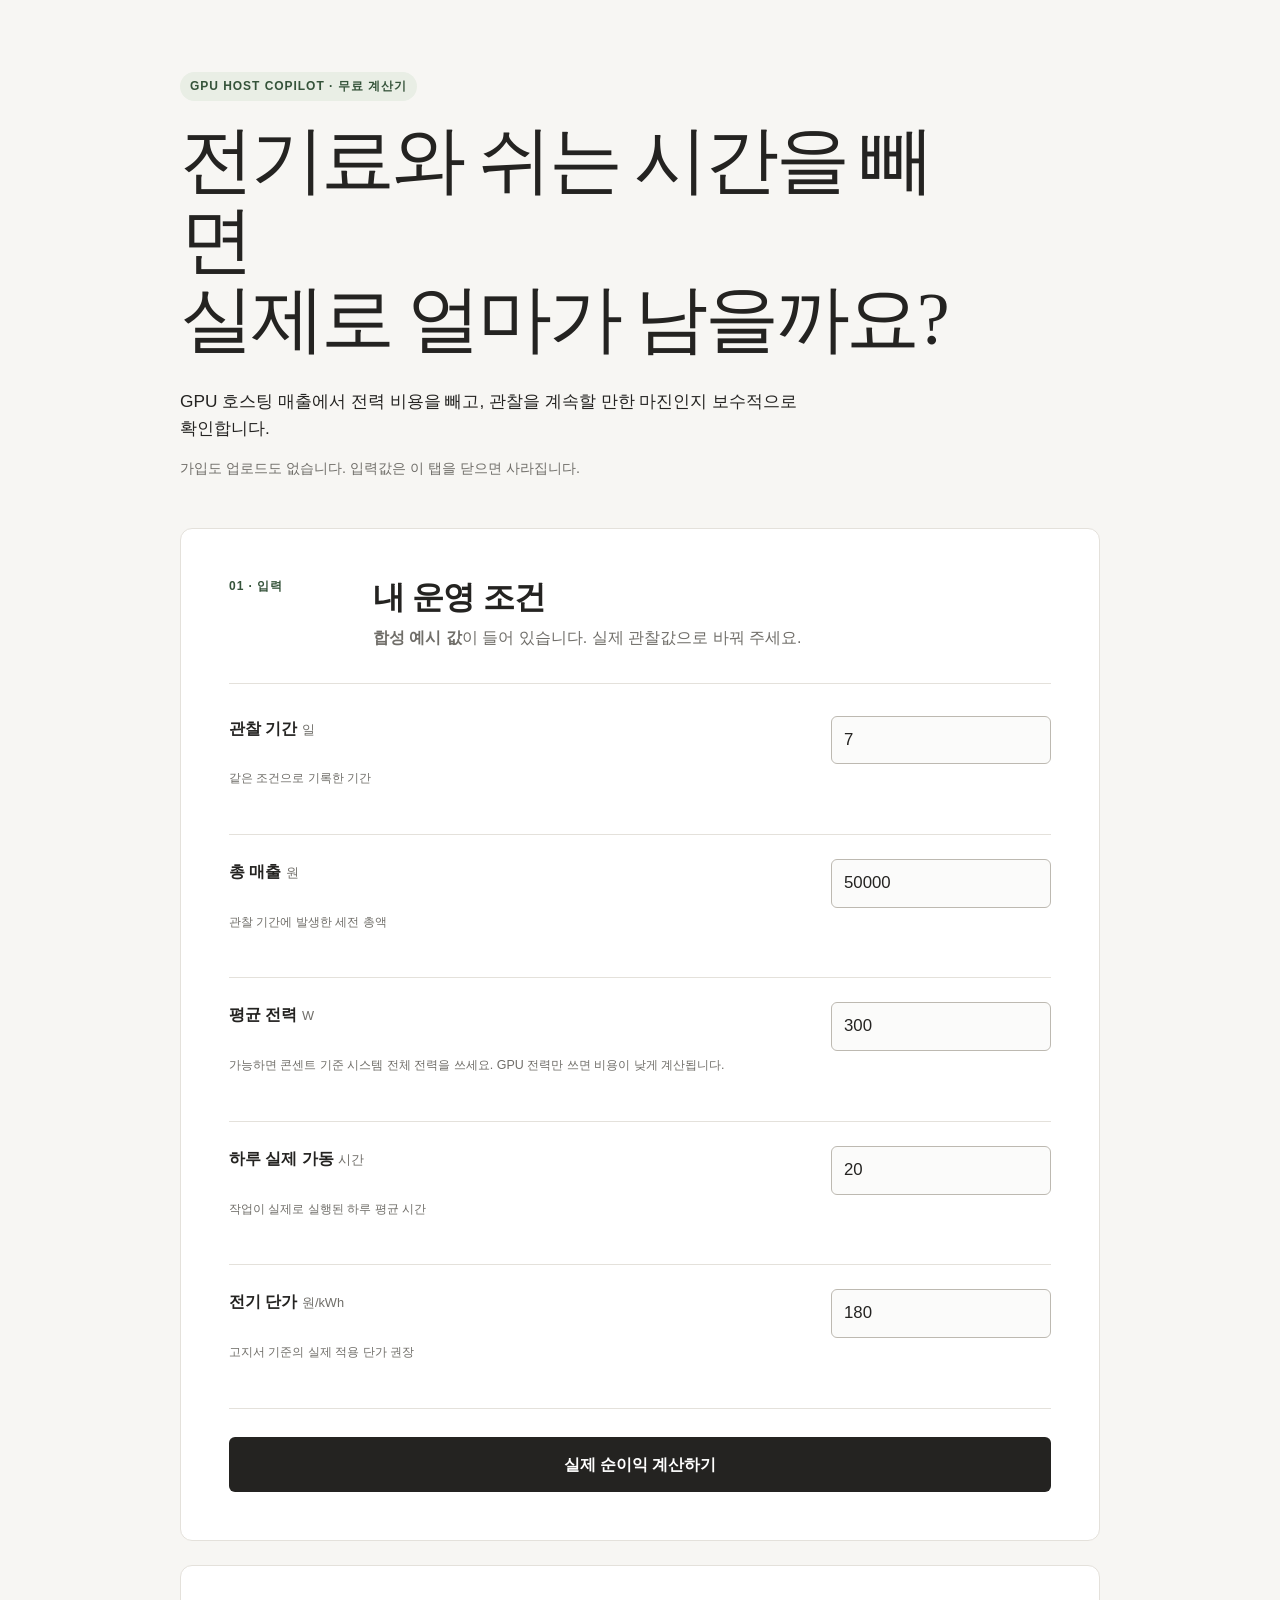
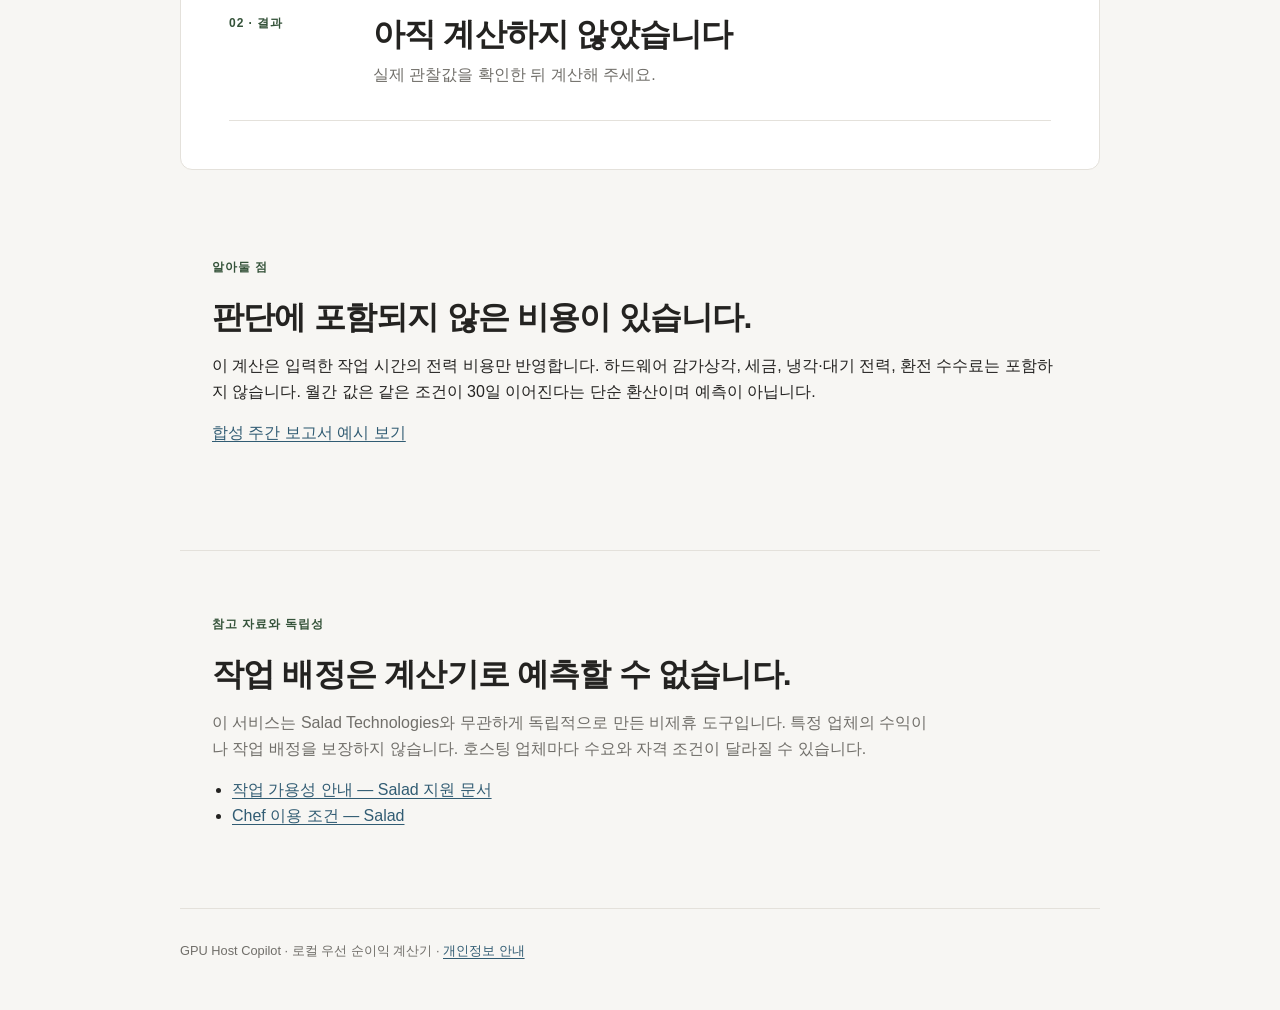
==== index.html @ 866bc509 "feat: launch GPU Host Copilot public beta" ====
<!doctype html>
<html lang="ko">
<head>
  <meta charset="utf-8">
  <meta name="viewport" content="width=device-width, initial-scale=1">
  <meta name="description" content="전기료와 가동 시간을 반영해 GPU 호스팅 순이익을 계산하는 로컬 계산기">
  <title>GPU Host Copilot 무료 계산기</title>
  <link rel="icon" href="./favicon.svg" type="image/svg+xml">
  <link rel="stylesheet" href="./styles.css">
  <script type="module" src="./app.mjs"></script>
</head>
<body>
  <header class="hero">
    <p class="badge">GPU Host Copilot · 무료 계산기</p>
    <h1>전기료와 쉬는 시간을 빼면<br>실제로 얼마가 남을까요?</h1>
    <p class="intro">GPU 호스팅 매출에서 전력 비용을 빼고, 관찰을 계속할 만한 마진인지 보수적으로 확인합니다.</p>
    <p class="trust">가입도 업로드도 없습니다. 입력값은 이 탭을 닫으면 사라집니다.</p>
  </header>

  <main>
    <section class="sheet input-sheet" aria-labelledby="input-title">
      <div class="sheet-heading">
        <p class="eyebrow">01 · 입력</p>
        <div>
          <h2 id="input-title">내 운영 조건</h2>
          <p><strong>합성 예시 값</strong>이 들어 있습니다. 실제 관찰값으로 바꿔 주세요.</p>
        </div>
      </div>

      <form id="calculator" novalidate>
        <div class="field">
          <label for="observationDays">관찰 기간 <span>일</span></label>
          <input id="observationDays" name="observationDays" type="number" min="0" step="1" value="7" inputmode="decimal" aria-describedby="observationDays-help observationDays-error" required>
          <p class="help" id="observationDays-help">같은 조건으로 기록한 기간</p>
          <p class="error" id="observationDays-error"></p>
        </div>
        <div class="field">
          <label for="grossRevenue">총 매출 <span>원</span></label>
          <input id="grossRevenue" name="grossRevenue" type="number" min="0" step="1" value="50000" inputmode="decimal" aria-describedby="grossRevenue-help grossRevenue-error" required>
          <p class="help" id="grossRevenue-help">관찰 기간에 발생한 세전 총액</p>
          <p class="error" id="grossRevenue-error"></p>
        </div>
        <div class="field">
          <label for="averagePowerW">평균 전력 <span>W</span></label>
          <input id="averagePowerW" name="averagePowerW" type="number" min="0" step="1" value="300" inputmode="decimal" aria-describedby="averagePowerW-help averagePowerW-error" required>
          <p class="help" id="averagePowerW-help">가능하면 콘센트 기준 시스템 전체 전력을 쓰세요. GPU 전력만 쓰면 비용이 낮게 계산됩니다.</p>
          <p class="error" id="averagePowerW-error"></p>
        </div>
        <div class="field">
          <label for="workloadHoursPerDay">하루 실제 가동 <span>시간</span></label>
          <input id="workloadHoursPerDay" name="workloadHoursPerDay" type="number" min="0" max="24" step="0.1" value="20" inputmode="decimal" aria-describedby="workloadHoursPerDay-help workloadHoursPerDay-error" required>
          <p class="help" id="workloadHoursPerDay-help">작업이 실제로 실행된 하루 평균 시간</p>
          <p class="error" id="workloadHoursPerDay-error"></p>
        </div>
        <div class="field">
          <label for="electricityPricePerKwh">전기 단가 <span>원/kWh</span></label>
          <input id="electricityPricePerKwh" name="electricityPricePerKwh" type="number" min="0" step="0.1" value="180" inputmode="decimal" aria-describedby="electricityPricePerKwh-help electricityPricePerKwh-error" required>
          <p class="help" id="electricityPricePerKwh-help">고지서 기준의 실제 적용 단가 권장</p>
          <p class="error" id="electricityPricePerKwh-error"></p>
        </div>
        <button type="submit">실제 순이익 계산하기</button>
      </form>
    </section>

    <section class="sheet result-sheet" id="results" role="status" aria-live="polite" aria-atomic="true" aria-labelledby="result-title">
      <div class="sheet-heading">
        <p class="eyebrow">02 · 결과</p>
        <div>
          <h2 id="result-title">아직 계산하지 않았습니다</h2>
          <p id="decision-note">실제 관찰값을 확인한 뒤 계산해 주세요.</p>
        </div>
      </div>
      <dl class="result-list" hidden>
        <div class="primary-result"><dt>순이익</dt><dd id="netProfit">—</dd></div>
        <div><dt>전기료</dt><dd id="energyCost">—</dd></div>
        <div><dt>전력 사용량</dt><dd id="energyKwh">—</dd></div>
        <div><dt>순마진</dt><dd id="marginPct">—</dd></div>
        <div><dt>월간 순이익 환산</dt><dd id="monthlyNetProfit">—</dd></div>
        <div><dt>손익분기 총매출</dt><dd id="breakEvenGross">—</dd></div>
      </dl>
    </section>

    <section class="limits" aria-labelledby="limits-title">
      <p class="eyebrow">알아둘 점</p>
      <h2 id="limits-title">판단에 포함되지 않은 비용이 있습니다.</h2>
      <p>이 계산은 입력한 작업 시간의 전력 비용만 반영합니다. 하드웨어 감가상각, 세금, 냉각·대기 전력, 환전 수수료는 포함하지 않습니다. 월간 값은 같은 조건이 30일 이어진다는 단순 환산이며 예측이 아닙니다.</p>
      <p><a href="./sample-report.html">합성 주간 보고서 예시 보기</a></p>
    </section>

    <section class="references" id="references" aria-labelledby="references-title">
      <p class="eyebrow">참고 자료와 독립성</p>
      <h2 id="references-title">작업 배정은 계산기로 예측할 수 없습니다.</h2>
      <p>이 서비스는 Salad Technologies와 무관하게 독립적으로 만든 비제휴 도구입니다. 특정 업체의 수익이나 작업 배정을 보장하지 않습니다. 호스팅 업체마다 수요와 자격 조건이 달라질 수 있습니다.</p>
      <ul>
        <li><a href="https://support.salad.com/faq/jobs/why-am-i-not-receiving-any-jobs/" rel="noreferrer">작업 가용성 안내 — Salad 지원 문서</a></li>
        <li><a href="https://salad.com/terms/chefs" rel="noreferrer">Chef 이용 조건 — Salad</a></li>
      </ul>
    </section>
  </main>

  <footer>GPU Host Copilot · 로컬 우선 순이익 계산기 · <a href="./privacy.html">개인정보 안내</a></footer>
</body>
</html>
---- styles.css ----
:root {
  color-scheme: light;
  --canvas: #f7f6f3;
  --surface: #ffffff;
  --ink: #242321;
  --muted: #706e69;
  --line: #e4e1db;
  --accent: #e9eee5;
  --accent-ink: #35533a;
  --warning: #fbf3db;
  --warning-ink: #7a5700;
  --danger: #fdebec;
  --danger-ink: #8d302e;
}

* { box-sizing: border-box; }

body {
  margin: 0;
  background: var(--canvas);
  color: var(--ink);
  font-family: "Apple SD Gothic Neo", "Noto Sans KR", "Helvetica Neue", Arial, sans-serif;
  line-height: 1.6;
}

.hero,
main,
footer {
  width: min(100% - 32px, 920px);
  margin-inline: auto;
}

.hero { padding: 72px 0 48px; }

.badge,
.eyebrow {
  margin: 0 0 20px;
  color: var(--accent-ink);
  font-size: .75rem;
  font-weight: 700;
  letter-spacing: .08em;
  text-transform: uppercase;
}

.badge {
  display: inline-block;
  padding: 5px 10px;
  border-radius: 999px;
  background: var(--accent);
}

h1,
h2,
p { overflow-wrap: break-word; }

h1 {
  max-width: 780px;
  margin: 0;
  font-family: Georgia, "Times New Roman", "Apple SD Gothic Neo", serif;
  font-size: clamp(2.35rem, 8vw, 4.6rem);
  font-weight: 500;
  letter-spacing: -.045em;
  line-height: 1.08;
}

.intro {
  max-width: 620px;
  margin: 28px 0 0;
  font-size: 1.08rem;
}

.trust {
  margin: 14px 0 0;
  color: var(--muted);
  font-size: .9rem;
}

main { display: grid; gap: 24px; }

.sheet {
  border: 1px solid var(--line);
  border-radius: 12px;
  background: var(--surface);
  padding: clamp(24px, 5vw, 48px);
}

.sheet-heading {
  display: grid;
  grid-template-columns: 120px 1fr;
  gap: 24px;
  padding-bottom: 32px;
  border-bottom: 1px solid var(--line);
}

.sheet-heading h2,
.limits h2,
.references h2 {
  margin: 0;
  font-size: clamp(1.45rem, 4vw, 2rem);
  letter-spacing: -.025em;
  line-height: 1.25;
}

.sheet-heading p:not(.eyebrow) { margin: 8px 0 0; color: var(--muted); }

form { margin-top: 8px; }

.field {
  display: grid;
  grid-template-columns: minmax(150px, 1fr) minmax(140px, 220px);
  column-gap: 24px;
  padding: 24px 0;
  border-bottom: 1px solid var(--line);
}

label { font-weight: 700; }
label span { color: var(--muted); font-size: .8rem; font-weight: 500; }

input {
  width: 100%;
  border: 1px solid #bdb9b1;
  border-radius: 6px;
  background: #fbfbfa;
  color: var(--ink);
  font: inherit;
  font-size: 1.05rem;
  padding: 10px 12px;
}

input:focus-visible,
button:focus-visible,
a:focus-visible {
  outline: 3px solid #92a993;
  outline-offset: 3px;
}

input[aria-invalid="true"] { border-color: var(--danger-ink); }

.help,
.error {
  grid-column: 1 / -1;
  margin: 5px 0 0;
  color: var(--muted);
  font-size: .78rem;
}

.error { color: var(--danger-ink); min-height: 1.25em; }

button {
  width: 100%;
  margin-top: 28px;
  border: 0;
  border-radius: 6px;
  background: #242321;
  color: #fff;
  cursor: pointer;
  font: inherit;
  font-weight: 700;
  padding: 15px 20px;
}

button:hover { background: #3a3936; }
button:active { transform: scale(.99); }

.result-list { margin: 0; }
.result-list > div {
  display: flex;
  align-items: baseline;
  justify-content: space-between;
  gap: 20px;
  padding: 18px 0;
  border-bottom: 1px solid var(--line);
}
.result-list > div:last-child { border-bottom: 0; }
.result-list dt { color: var(--muted); }
.result-list dd { margin: 0; font-size: 1.15rem; font-weight: 700; text-align: right; }
.result-list .primary-result { padding: 30px 0; }
.result-list .primary-result dd { font-size: clamp(2rem, 8vw, 3.8rem); letter-spacing: -.04em; }

.result-sheet[data-decision="positive"] { border-top: 4px solid var(--accent-ink); }
.result-sheet[data-decision="thin"] { border-top: 4px solid var(--warning-ink); }
.result-sheet[data-decision="loss"] { border-top: 4px solid var(--danger-ink); }

.report-sheet { padding-block: 0; }
.report-summary, .report-section { padding: clamp(32px, 7vw, 64px) 0; }
.report-section { border-top: 1px solid var(--line); }
.report-net { margin: 8px 0; font-size: clamp(2.8rem, 10vw, 5.5rem); font-weight: 700; letter-spacing: -.055em; line-height: 1; }
.state-list { margin: 24px 0 0; }
.state-list > div { display: flex; justify-content: space-between; gap: 16px; padding: 16px 0; border-bottom: 1px solid var(--line); }
.state-list dt { font-weight: 700; }
.state-list dd { margin: 0; text-align: right; }
.state-key { display: inline-block; width: .7em; height: .7em; margin-right: 10px; border-radius: 50%; background: var(--muted); }
.state-key.running { background: var(--accent-ink); }
.state-key.finding { background: var(--warning-ink); }
.state-key.idle { background: #657b87; }
.state-key.unobserved { background: #aaa7a0; }
.coverage { margin: 24px 0 0; color: var(--muted); }
.interpretation { background: var(--warning); margin-inline: clamp(-48px, -5vw, -24px); padding-inline: clamp(24px, 5vw, 48px); }
.beta-guide { padding: 64px clamp(8px, 4vw, 32px); }
.beta-guide h2 { margin: 0; }
.beta-guide li { margin-block: 12px; }

.limits,
.references { padding: 64px clamp(8px, 4vw, 32px); }
.limits p:last-child,
.references > p:last-of-type { max-width: 720px; color: var(--muted); }
.references { border-top: 1px solid var(--line); }
.references ul { padding-left: 20px; }
a { color: #315c73; text-underline-offset: 3px; }

footer {
  border-top: 1px solid var(--line);
  color: var(--muted);
  font-size: .8rem;
  padding: 32px 0 48px;
}

[hidden] { display: none !important; }

@media (max-width: 560px) {
  .hero { padding-top: 48px; }
  h1 br { display: none; }
  .sheet-heading { grid-template-columns: 1fr; gap: 0; }
  .field { grid-template-columns: 1fr; gap: 8px; }
  .help, .error { grid-column: 1; }
  .limits, .references { padding-block: 48px; }
  .report-net { font-size: 2.65rem; }
  .interpretation { margin-inline: -24px; }
}

@media (prefers-reduced-motion: reduce) {
  *, *::before, *::after { scroll-behavior: auto !important; }
}
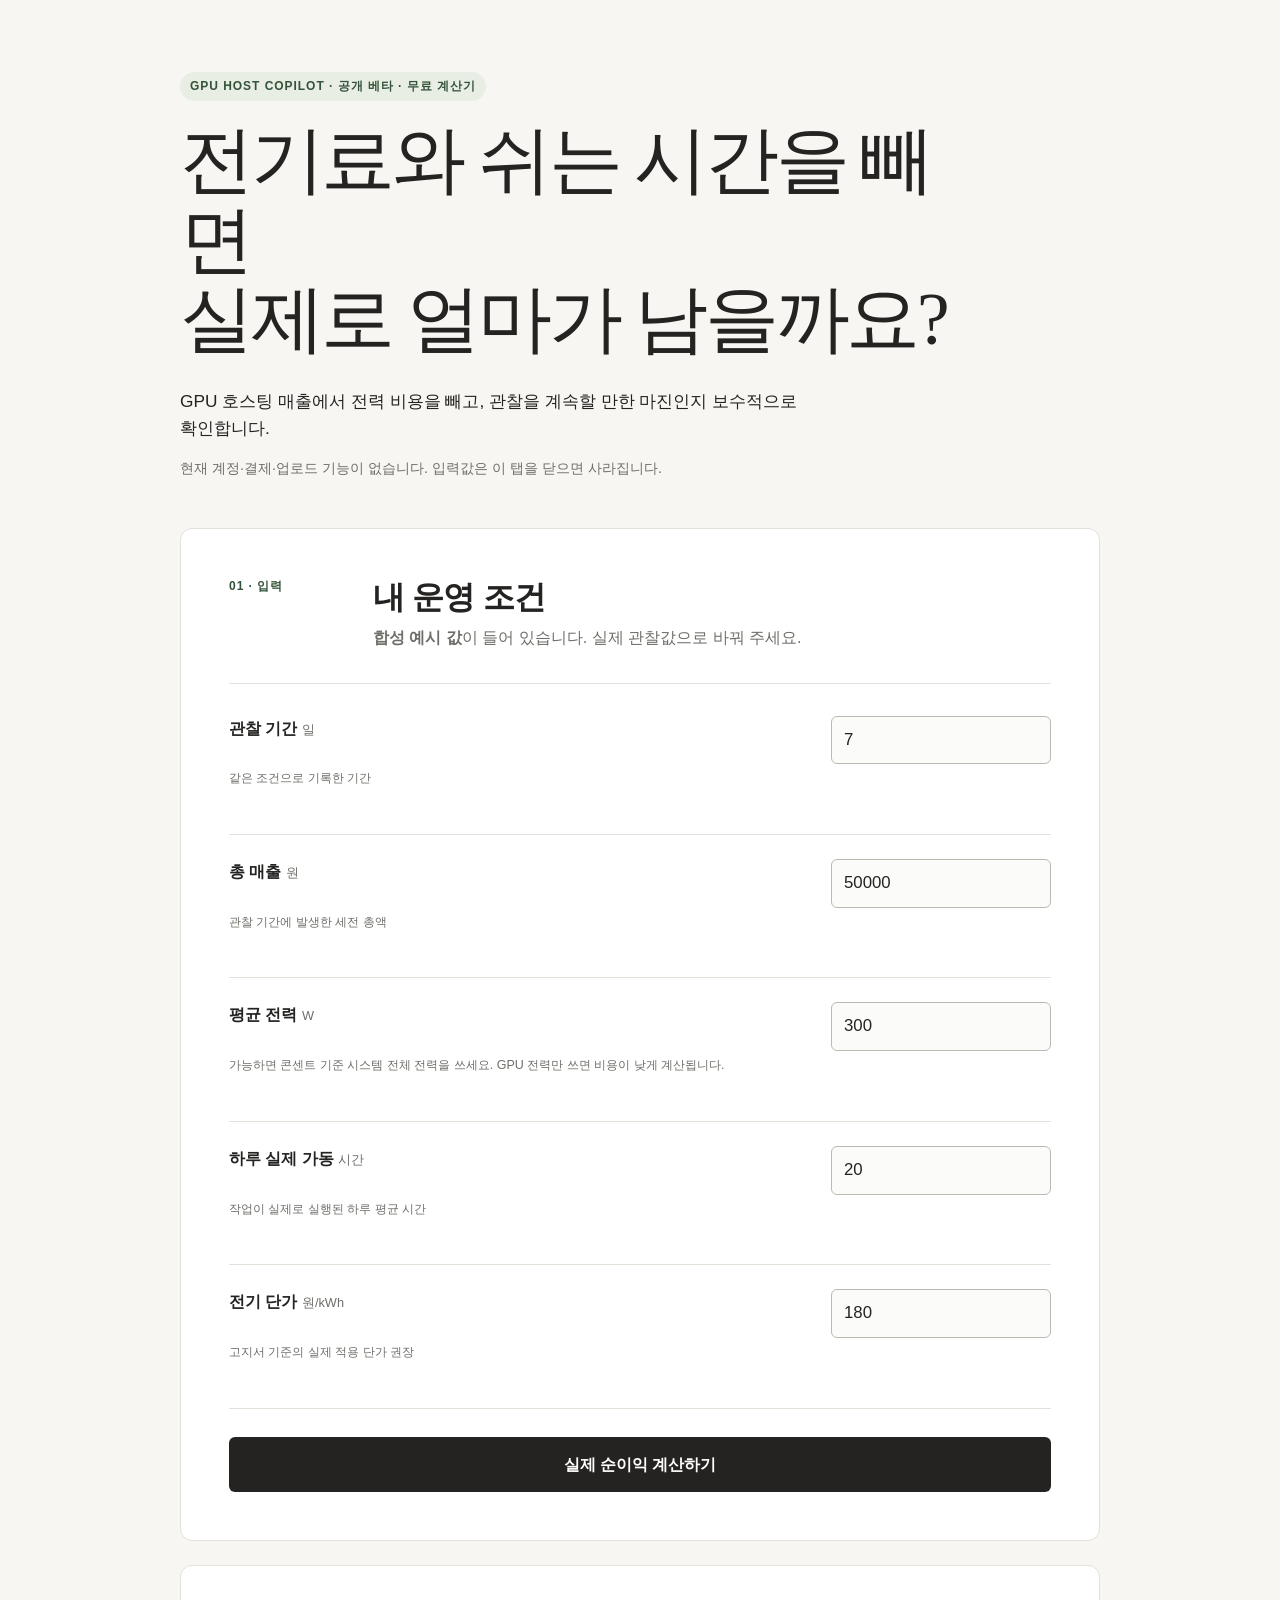
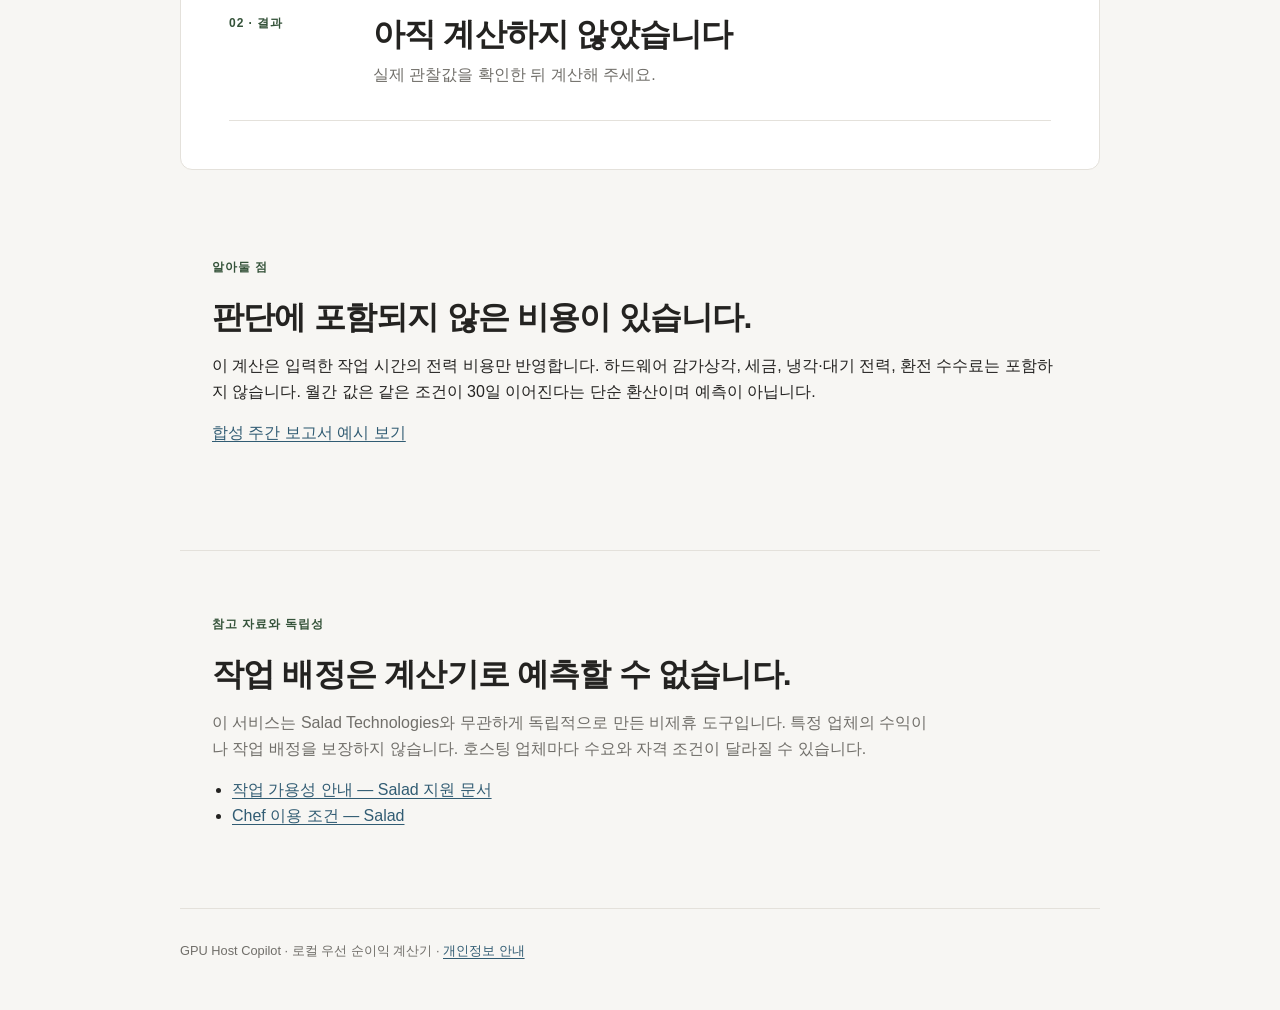
==== commit b093ac8d: "[verified] docs: mark Pages as free public beta" ====
--- a/index.html
+++ b/index.html
@@ -11,10 +11,10 @@
 </head>
 <body>
   <header class="hero">
-    <p class="badge">GPU Host Copilot · 무료 계산기</p>
+    <p class="badge">GPU Host Copilot · 공개 베타 · 무료 계산기</p>
     <h1>전기료와 쉬는 시간을 빼면<br>실제로 얼마가 남을까요?</h1>
     <p class="intro">GPU 호스팅 매출에서 전력 비용을 빼고, 관찰을 계속할 만한 마진인지 보수적으로 확인합니다.</p>
-    <p class="trust">가입도 업로드도 없습니다. 입력값은 이 탭을 닫으면 사라집니다.</p>
+    <p class="trust">현재 계정·결제·업로드 기능이 없습니다. 입력값은 이 탭을 닫으면 사라집니다.</p>
   </header>
 
   <main>
